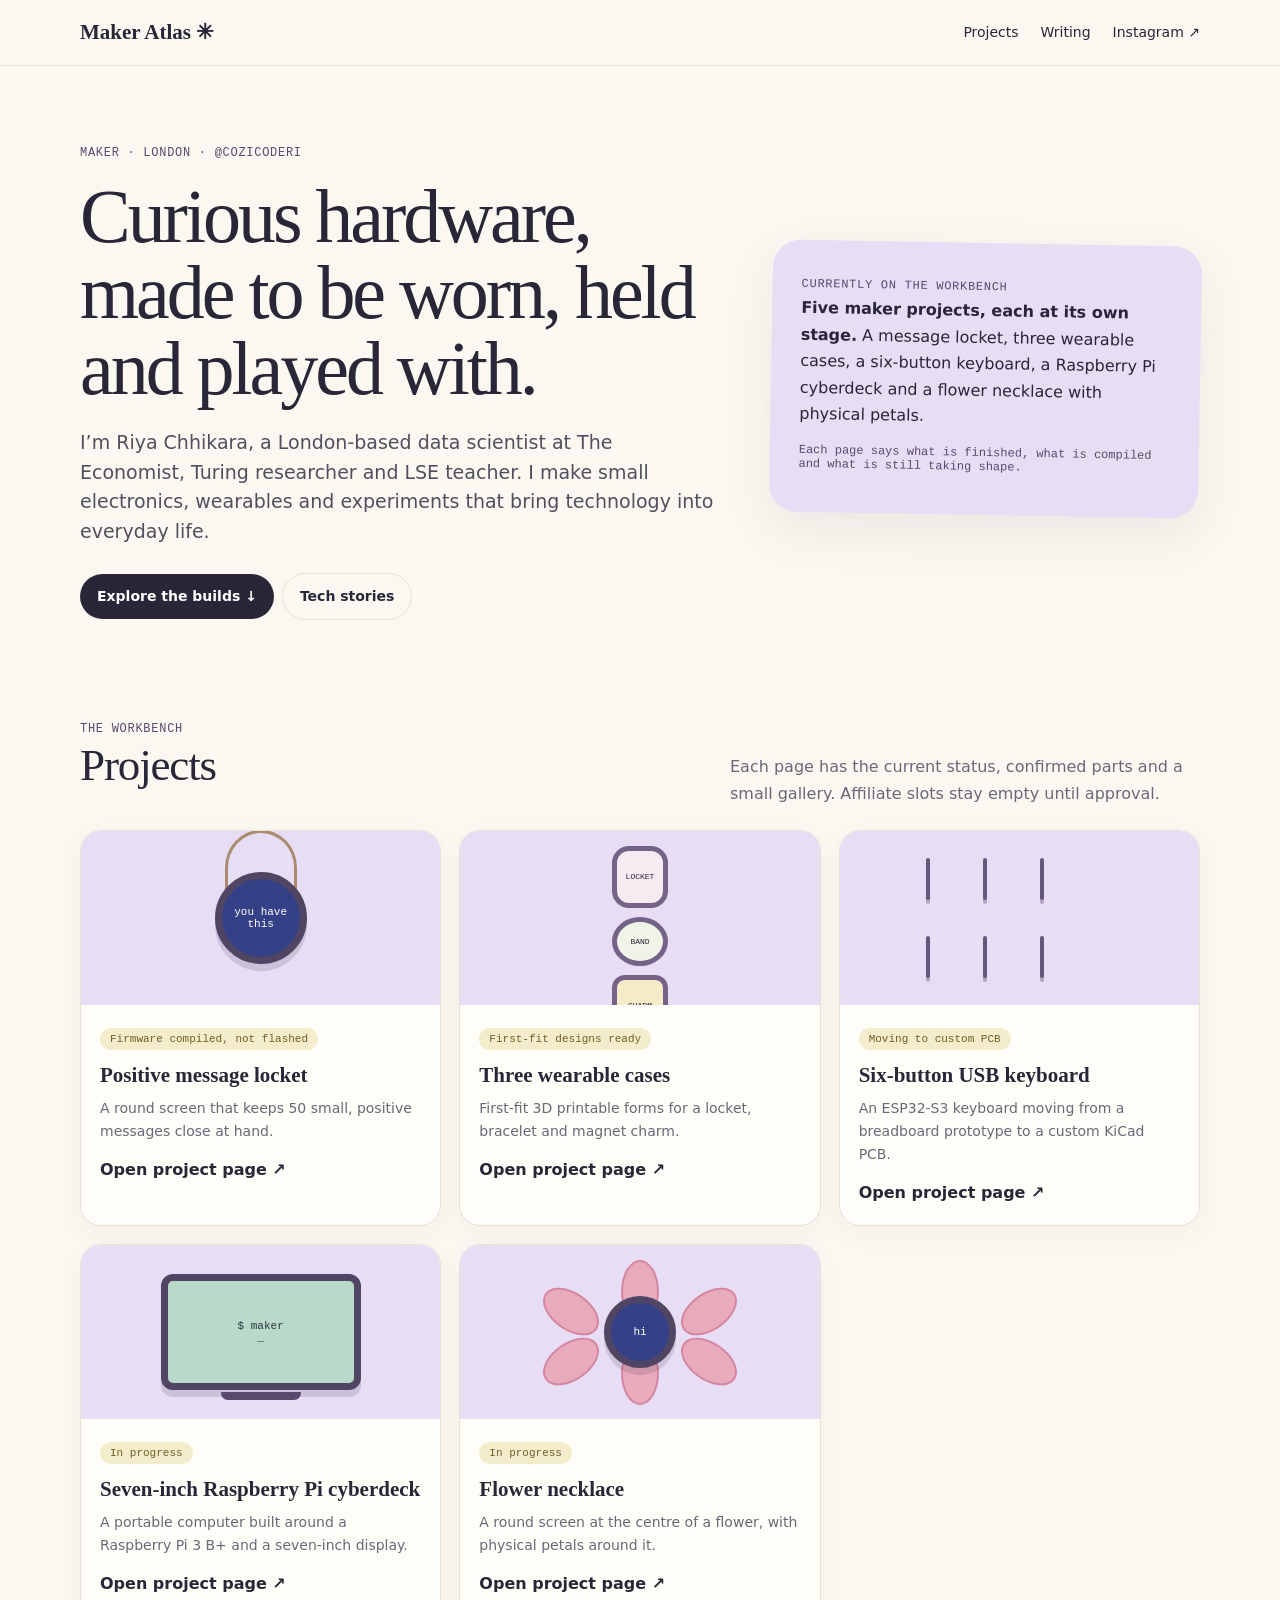
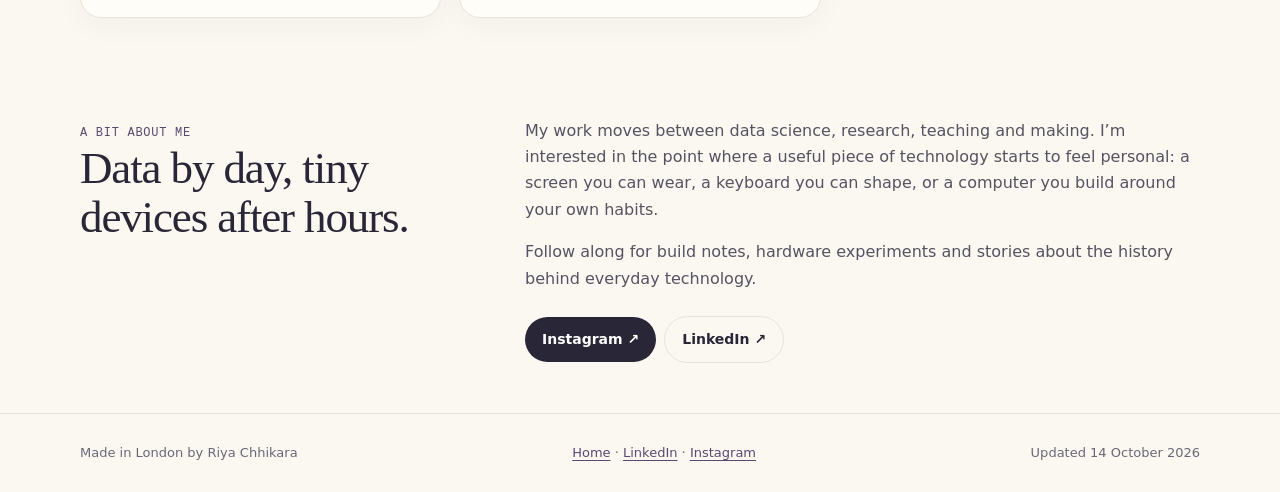
==== index.html @ ef72d130 "Create maker portfolio site" ====
<!doctype html><html lang="en-GB"><head><meta charset="utf-8"><meta name="viewport" content="width=device-width, initial-scale=1"><title>Riya Chhikara | Maker Atlas</title><meta name="description" content="Wearable electronics, small devices and curious interfaces by Riya Chhikara, a London-based maker and creator."><link rel="stylesheet" href="styles.css"><meta name="theme-color" content="#fbf8f1"></head><body><a class="skip" href="#main">Skip to content</a><header class="site-header"><div class="wrap nav"><a class="brand" href="index.html">Maker Atlas ✳</a><nav class="nav-links" aria-label="Main navigation"><a href="index.html#projects">Projects</a><a href="writing.html">Writing</a><a href="https://www.instagram.com/cozicoderi/" target="_blank" rel="noreferrer">Instagram ↗</a></nav></div></header><main id="main"><section class="hero"><div class="wrap hero-grid"><div><span class="eyebrow">Maker · London · @cozicoderi</span><h1>Curious hardware, made to be worn, held and played with.</h1><p class="lead">I’m Riya Chhikara, a London-based data scientist at The Economist, Turing researcher and LSE teacher. I make small electronics, wearables and experiments that bring technology into everyday life.</p><a class="button" href="#projects">Explore the builds ↓</a><a class="button secondary" href="writing.html">Tech stories</a></div><aside class="hero-card"><span class="eyebrow">Currently on the workbench</span><p><strong>Five maker projects, each at its own stage.</strong> A message locket, three wearable cases, a six-button keyboard, a Raspberry Pi cyberdeck and a flower necklace with physical petals.</p><p class="tiny">Each page says what is finished, what is compiled and what is still taking shape.</p></aside></div></section><section id="projects" class="section"><div class="wrap"><div class="section-head"><div><span class="eyebrow">The workbench</span><h2>Projects</h2></div><p>Each page has the current status, confirmed parts and a small gallery. Affiliate slots stay empty until approval.</p></div><div class="project-grid"><article class="project-card"><a href="projects/positive-message-locket.html"><div class="card-art"><div class="visual locket" role="img" aria-label="Round display locket concept"><div class="screen">you have<br>this</div></div></div><div class="card-copy"><span class="status">Firmware compiled, not flashed</span><h3>Positive message locket</h3><p>A round screen that keeps 50 small, positive messages close at hand.</p><strong>Open project page ↗</strong></div></a></article><article class="project-card"><a href="projects/wearable-cases.html"><div class="card-art"><div class="visual cases" role="img" aria-label="Three case directions: locket, bracelet and magnet charm"><div class="case">LOCKET</div><div class="case">BAND</div><div class="case">CHARM</div></div></div><div class="card-copy"><span class="status">First-fit designs ready</span><h3>Three wearable cases</h3><p>First-fit 3D printable forms for a locket, bracelet and magnet charm.</p><strong>Open project page ↗</strong></div></a></article><article class="project-card"><a href="projects/six-button-keyboard.html"><div class="card-art"><div class="visual keyboard" role="img" aria-label="Six-button keyboard layout concept"><div class="key"></div><div class="key"></div><div class="key"></div><div class="key"></div><div class="key"></div><div class="key"></div></div></div><div class="card-copy"><span class="status">Moving to custom PCB</span><h3>Six-button USB keyboard</h3><p>An ESP32-S3 keyboard moving from a breadboard prototype to a custom KiCad PCB.</p><strong>Open project page ↗</strong></div></a></article><article class="project-card"><a href="projects/raspberry-pi-cyberdeck.html"><div class="card-art"><div class="visual cyberdeck" role="img" aria-label="Cyberdeck concept illustration"><div class="screen">$ maker<br>_</div></div></div><div class="card-copy"><span class="status">In progress</span><h3>Seven-inch Raspberry Pi cyberdeck</h3><p>A portable computer built around a Raspberry Pi 3 B+ and a seven-inch display.</p><strong>Open project page ↗</strong></div></a></article><article class="project-card"><a href="projects/flower-necklace.html"><div class="card-art"><div class="visual flower" role="img" aria-label="Physical-petal flower necklace concept"><i class="petal p1"></i><i class="petal p2"></i><i class="petal p3"></i><i class="petal p4"></i><i class="petal p5"></i><i class="petal p6"></i><div class="screen">hi</div></div></div><div class="card-copy"><span class="status">In progress</span><h3>Flower necklace</h3><p>A round screen at the centre of a flower, with physical petals around it.</p><strong>Open project page ↗</strong></div></a></article></div></div></section><section class="section"><div class="wrap profile"><div><span class="eyebrow">A bit about me</span><h2>Data by day, tiny devices after hours.</h2></div><div><p>My work moves between data science, research, teaching and making. I’m interested in the point where a useful piece of technology starts to feel personal: a screen you can wear, a keyboard you can shape, or a computer you build around your own habits.</p><p>Follow along for build notes, hardware experiments and stories about the history behind everyday technology.</p><a class="button" href="https://www.instagram.com/cozicoderi/" target="_blank" rel="noreferrer">Instagram ↗</a><a class="button secondary" href="https://www.linkedin.com/in/riyachhikara/" target="_blank" rel="noreferrer">LinkedIn ↗</a></div></div></section></main><footer class="footer"><div class="wrap footer-inner"><span>Made in London by Riya Chhikara</span><span><a href="index.html">Home</a> · <a href="https://www.linkedin.com/in/riyachhikara/" target="_blank" rel="noreferrer">LinkedIn</a> · <a href="https://www.instagram.com/cozicoderi/" target="_blank" rel="noreferrer">Instagram</a></span><span>Updated 14 October 2026</span></div></footer></body></html>
---- styles.css ----
:root{--ink:#292637;--muted:#6a6878;--cream:#fbf8f1;--paper:#fffdf8;--line:#e9e2d8;--lilac:#e7ddf5;--pink:#f5dce4;--mint:#deeee4;--yellow:#f4e8bd;--plum:#59496f;--sans:system-ui,-apple-system,BlinkMacSystemFont,"Segoe UI",sans-serif;--serif:Georgia,"Times New Roman",serif;--mono:ui-monospace,SFMono-Regular,monospace}*{box-sizing:border-box}body{margin:0;background:var(--cream);color:var(--ink);font:16px/1.65 var(--sans)}a{color:var(--plum);text-underline-offset:3px}a:hover{color:#35233e}img{display:block;max-width:100%}iframe{display:block;width:100%;height:290px;border:0;background:#fffdf8}.wrap{width:min(1120px,calc(100% - 40px));margin:auto}.site-header{padding:20px 0;border-bottom:1px solid var(--line)}.nav{display:flex;justify-content:space-between;align-items:center;gap:24px}.brand{font:600 21px var(--serif);color:var(--ink);text-decoration:none}.nav-links{display:flex;gap:22px;font-size:14px}.nav-links a{color:var(--ink);text-decoration:none}.eyebrow,.tiny,.crumb{font:12px var(--mono);letter-spacing:.06em;color:var(--plum)}.eyebrow{text-transform:uppercase}.hero{padding:72px 0 44px}.hero-grid{display:grid;grid-template-columns:1.2fr .8fr;align-items:center;gap:48px}h1,h2,h3,p{margin-top:0}h1{font:500 clamp(42px,7vw,76px)/1 var(--serif);letter-spacing:-.04em;max-width:800px;margin:14px 0 22px}h2{font:500 clamp(30px,4vw,45px)/1.08 var(--serif);letter-spacing:-.025em;margin-bottom:18px}h3{font:600 21px/1.2 var(--serif);margin:12px 0 9px}.lead{font-size:19px;line-height:1.55;max-width:710px;color:#514f5e}.hero-card{background:var(--lilac);padding:29px;border-radius:28px;box-shadow:0 18px 50px #30274014;transform:rotate(1deg)}.hero-card .tiny{letter-spacing:0}.button{display:inline-block;background:var(--ink);color:white;padding:11px 17px;border-radius:99px;text-decoration:none;font-size:14px;font-weight:600;margin:8px 8px 0 0}.button.secondary{background:transparent;color:var(--ink);border:1px solid var(--line)}.section{padding:50px 0}.section-head{display:flex;justify-content:space-between;align-items:end;gap:24px;margin-bottom:23px}.section-head p{max-width:470px;color:var(--muted);margin:0}.project-grid{display:grid;grid-template-columns:repeat(3,1fr);gap:18px}.project-card{background:var(--paper);border:1px solid var(--line);border-radius:21px;overflow:hidden;box-shadow:0 8px 28px #3027400a;transition:transform .18s}.project-card:hover{transform:translateY(-3px)}.project-card>a{display:block;color:inherit;text-decoration:none;height:100%}.card-copy{padding:19px}.card-copy p{font-size:14px;color:var(--muted);margin-bottom:14px}.card-art,.reel-art{height:174px;display:grid;place-items:center;overflow:hidden;background:var(--lilac)}.reel-art img{width:100%;height:100%;object-fit:cover}.status{display:inline-block;padding:5px 10px;border-radius:99px;background:#f4edcc;color:#705d26;font:11px var(--mono)}.profile{display:grid;grid-template-columns:.75fr 1.25fr;gap:40px}.profile-note{background:var(--mint);padding:24px;border-radius:21px;font:17px/1.55 var(--serif)}.profile p{color:#555361}.footer{padding:28px 0;border-top:1px solid var(--line);font-size:13px;color:var(--muted)}.footer-inner{display:flex;justify-content:space-between;gap:18px;flex-wrap:wrap}.page-top{padding:45px 0 20px}.page-top h1{font-size:clamp(39px,6vw,62px)}.crumb{margin-bottom:18px;text-transform:none;letter-spacing:0}.detail-grid{display:grid;grid-template-columns:1.3fr .7fr;gap:24px;align-items:start}.stack{display:grid;gap:15px}.panel{padding:25px;background:var(--paper);border:1px solid var(--line);border-radius:21px}.panel h2{font-size:29px}.panel p:last-child{margin-bottom:0}.status-panel{background:var(--yellow);border:0}.parts{list-style:none;margin:0;padding:0}.parts li{border-top:1px solid var(--line);padding:13px 0}.parts li:first-child{border:0;padding-top:0}.parts strong{display:block;font-size:14px}.parts small{display:block;color:var(--muted);margin-top:4px}.affiliate{display:inline-block;border:1px dashed #b9a9c9;border-radius:7px;padding:4px 7px;margin-top:7px;background:#f8f3fb;color:#66567a;font:10px var(--mono)}.note{font-size:12px;color:var(--muted)}.gallery{display:grid;grid-template-columns:1.2fr .8fr;gap:15px}.gallery figure{margin:0;background:var(--paper);border:1px solid var(--line);border-radius:18px;overflow:hidden}.gallery img{height:290px;width:100%;object-fit:cover;background:#2d3585}.gallery figcaption{padding:11px 14px;color:var(--muted);font-size:13px}.placeholder{height:290px;display:grid;place-items:center;text-align:center;padding:22px;background:linear-gradient(140deg,#eee7f5,#f7e4e9 60%,#f4edcd)}.placeholder p{max-width:220px;margin:10px auto;color:#5c5369}.visual{position:relative;width:230px;height:145px;display:grid;place-items:center}.screen{display:grid;place-items:center;text-align:center;color:white;background:#354187;border:7px solid #504562;box-shadow:0 7px 0 #29263726;font:11px var(--mono)}.locket .screen,.flower .screen{width:92px;height:92px;border-radius:50%;z-index:1}.locket:before{content:"";position:absolute;top:-16px;width:66px;height:72px;border:3px solid #aa8b6e;border-bottom:0;border-radius:50% 50% 0 0}.cases{gap:9px}.case{width:56px;height:62px;background:#f7eaf0;border:5px solid #756388;border-radius:17px;display:grid;place-items:center;font:8px var(--mono)}.case:nth-child(2){height:49px;border-radius:50%;background:#eff3e8}.case:nth-child(3){background:#f6ebc9;border-radius:13px}.keyboard{grid-template-columns:repeat(3,47px);gap:10px}.key{height:42px;border:2px solid #655779;border-radius:10px;background:#fffdf8;box-shadow:0 4px #b6a7c6}.cyberdeck .screen{width:200px;height:116px;border-radius:12px;background:#b9d9ca;color:#283943;position:relative}.cyberdeck .screen:after{content:"";position:absolute;bottom:-17px;width:80px;height:8px;background:#59496f;border-radius:0 0 7px 7px}.flower .petal{position:absolute;width:38px;height:63px;border-radius:50%;background:#e9aabc;border:2px solid #d486a1}.flower .p1{top:0}.flower .p2{right:27px;top:20px;transform:rotate(55deg)}.flower .p3{right:27px;bottom:12px;transform:rotate(125deg)}.flower .p4{bottom:0}.flower .p5{left:27px;bottom:12px;transform:rotate(-125deg)}.flower .p6{left:27px;top:20px;transform:rotate(-55deg)}.flower .screen{width:72px;height:72px}.writing-grid{display:grid;grid-template-columns:repeat(2,1fr);gap:17px}.writing-card{padding:23px;border:1px solid var(--line);border-radius:20px;background:var(--paper)}.writing-card p{color:var(--muted)}.skip{position:absolute;left:-999px}.skip:focus{left:12px;top:12px;background:white;padding:10px;z-index:3}@media(max-width:850px){.hero-grid,.profile,.detail-grid{grid-template-columns:1fr}.project-grid{grid-template-columns:repeat(2,1fr)}}@media(max-width:560px){.wrap{width:calc(100% - 28px)}.nav{align-items:flex-start;flex-direction:column;gap:10px}.nav-links{gap:17px;flex-wrap:wrap}.hero{padding:48px 0 25px}.section{padding:36px 0}.section-head{display:block}.section-head p{margin-top:10px}.project-grid,.writing-grid,.gallery{grid-template-columns:1fr}.gallery img,.placeholder{height:245px}.panel{padding:20px}.footer-inner{display:block}}
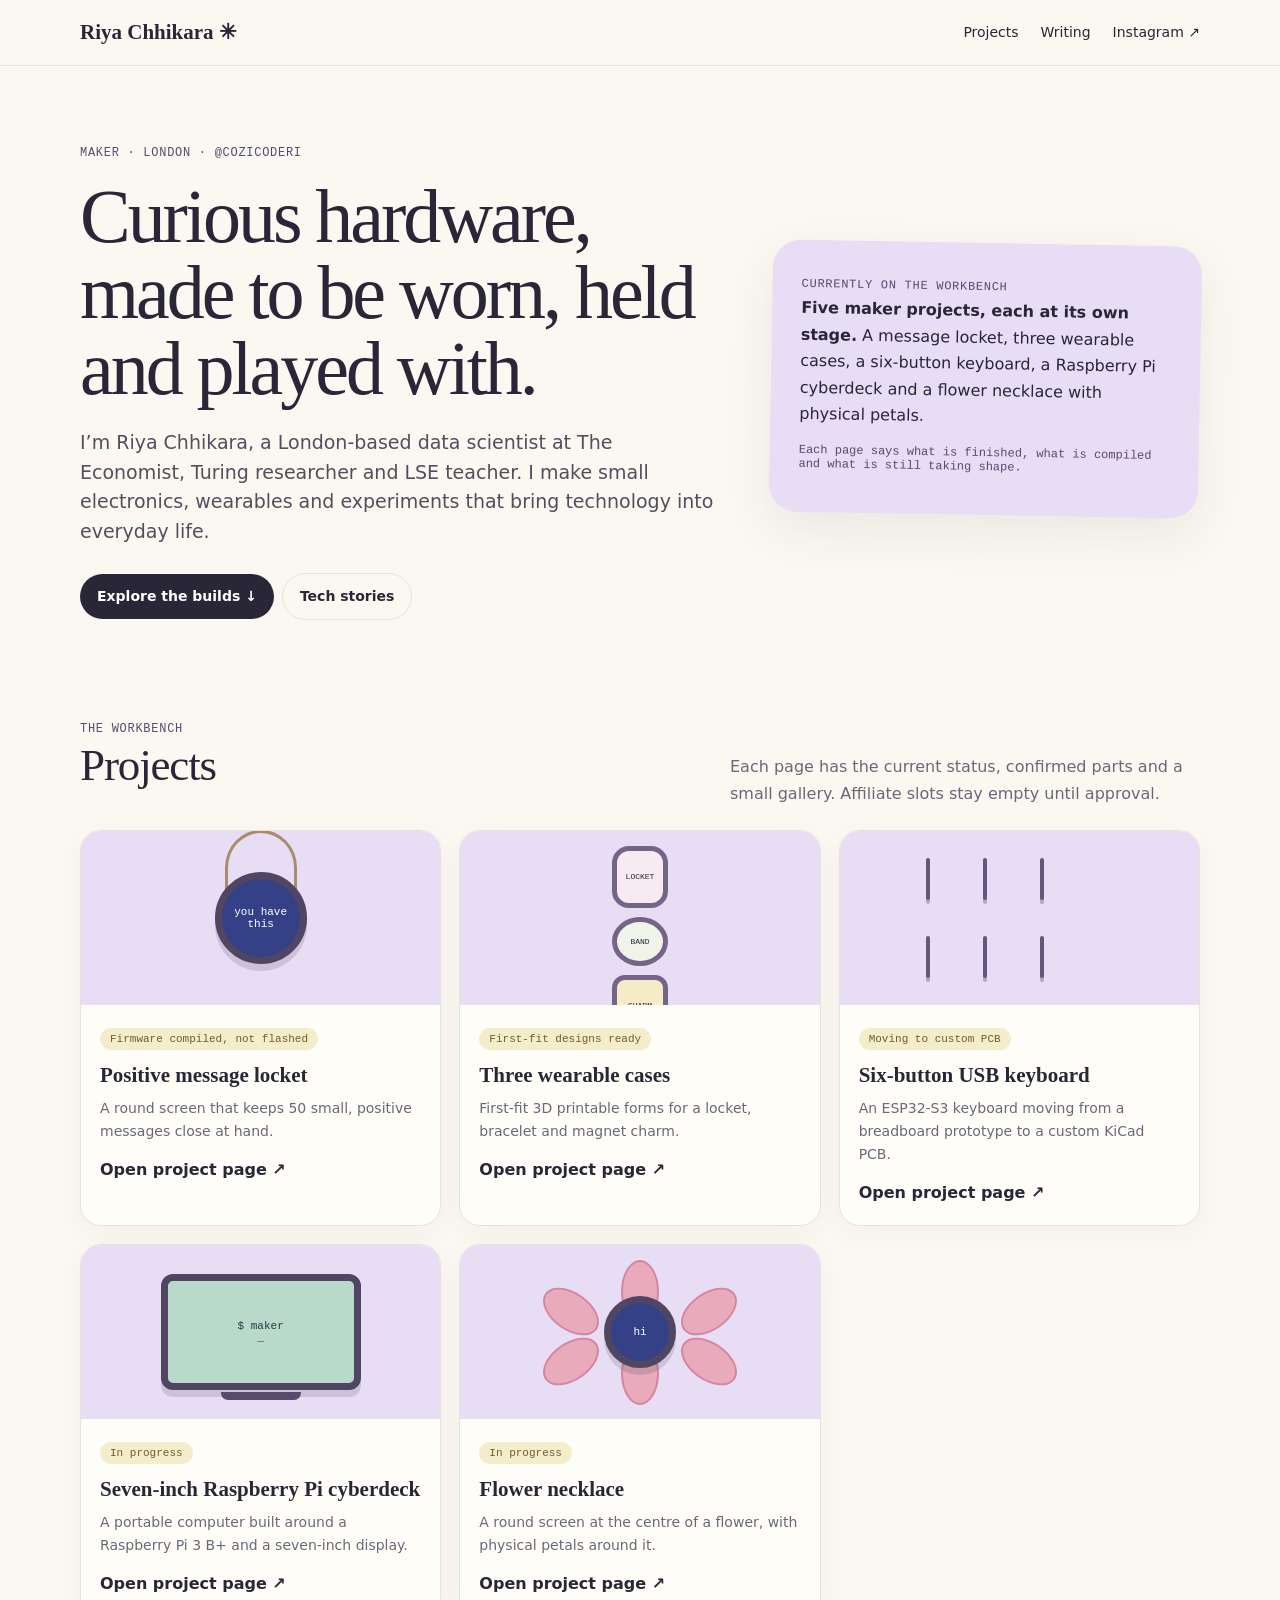
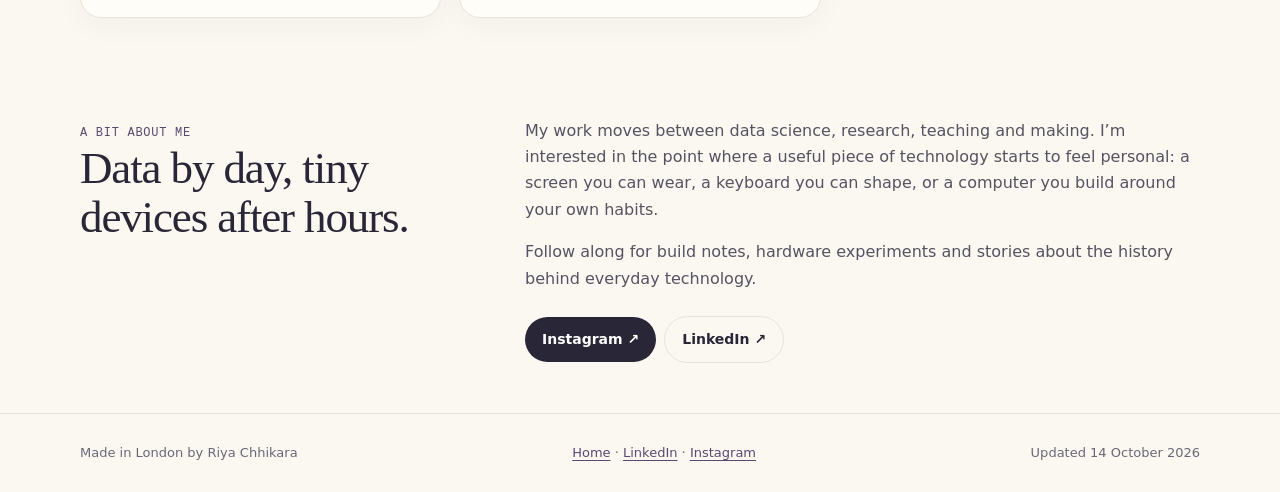
==== commit 34e87b01: "Use Riya branding in site header" ====
--- a/index.html
+++ b/index.html
@@ -1 +1 @@
-<!doctype html><html lang="en-GB"><head><meta charset="utf-8"><meta name="viewport" content="width=device-width, initial-scale=1"><title>Riya Chhikara | Maker Atlas</title><meta name="description" content="Wearable electronics, small devices and curious interfaces by Riya Chhikara, a London-based maker and creator."><link rel="stylesheet" href="styles.css"><meta name="theme-color" content="#fbf8f1"></head><body><a class="skip" href="#main">Skip to content</a><header class="site-header"><div class="wrap nav"><a class="brand" href="index.html">Maker Atlas ✳</a><nav class="nav-links" aria-label="Main navigation"><a href="index.html#projects">Projects</a><a href="writing.html">Writing</a><a href="https://www.instagram.com/cozicoderi/" target="_blank" rel="noreferrer">Instagram ↗</a></nav></div></header><main id="main"><section class="hero"><div class="wrap hero-grid"><div><span class="eyebrow">Maker · London · @cozicoderi</span><h1>Curious hardware, made to be worn, held and played with.</h1><p class="lead">I’m Riya Chhikara, a London-based data scientist at The Economist, Turing researcher and LSE teacher. I make small electronics, wearables and experiments that bring technology into everyday life.</p><a class="button" href="#projects">Explore the builds ↓</a><a class="button secondary" href="writing.html">Tech stories</a></div><aside class="hero-card"><span class="eyebrow">Currently on the workbench</span><p><strong>Five maker projects, each at its own stage.</strong> A message locket, three wearable cases, a six-button keyboard, a Raspberry Pi cyberdeck and a flower necklace with physical petals.</p><p class="tiny">Each page says what is finished, what is compiled and what is still taking shape.</p></aside></div></section><section id="projects" class="section"><div class="wrap"><div class="section-head"><div><span class="eyebrow">The workbench</span><h2>Projects</h2></div><p>Each page has the current status, confirmed parts and a small gallery. Affiliate slots stay empty until approval.</p></div><div class="project-grid"><article class="project-card"><a href="projects/positive-message-locket.html"><div class="card-art"><div class="visual locket" role="img" aria-label="Round display locket concept"><div class="screen">you have<br>this</div></div></div><div class="card-copy"><span class="status">Firmware compiled, not flashed</span><h3>Positive message locket</h3><p>A round screen that keeps 50 small, positive messages close at hand.</p><strong>Open project page ↗</strong></div></a></article><article class="project-card"><a href="projects/wearable-cases.html"><div class="card-art"><div class="visual cases" role="img" aria-label="Three case directions: locket, bracelet and magnet charm"><div class="case">LOCKET</div><div class="case">BAND</div><div class="case">CHARM</div></div></div><div class="card-copy"><span class="status">First-fit designs ready</span><h3>Three wearable cases</h3><p>First-fit 3D printable forms for a locket, bracelet and magnet charm.</p><strong>Open project page ↗</strong></div></a></article><article class="project-card"><a href="projects/six-button-keyboard.html"><div class="card-art"><div class="visual keyboard" role="img" aria-label="Six-button keyboard layout concept"><div class="key"></div><div class="key"></div><div class="key"></div><div class="key"></div><div class="key"></div><div class="key"></div></div></div><div class="card-copy"><span class="status">Moving to custom PCB</span><h3>Six-button USB keyboard</h3><p>An ESP32-S3 keyboard moving from a breadboard prototype to a custom KiCad PCB.</p><strong>Open project page ↗</strong></div></a></article><article class="project-card"><a href="projects/raspberry-pi-cyberdeck.html"><div class="card-art"><div class="visual cyberdeck" role="img" aria-label="Cyberdeck concept illustration"><div class="screen">$ maker<br>_</div></div></div><div class="card-copy"><span class="status">In progress</span><h3>Seven-inch Raspberry Pi cyberdeck</h3><p>A portable computer built around a Raspberry Pi 3 B+ and a seven-inch display.</p><strong>Open project page ↗</strong></div></a></article><article class="project-card"><a href="projects/flower-necklace.html"><div class="card-art"><div class="visual flower" role="img" aria-label="Physical-petal flower necklace concept"><i class="petal p1"></i><i class="petal p2"></i><i class="petal p3"></i><i class="petal p4"></i><i class="petal p5"></i><i class="petal p6"></i><div class="screen">hi</div></div></div><div class="card-copy"><span class="status">In progress</span><h3>Flower necklace</h3><p>A round screen at the centre of a flower, with physical petals around it.</p><strong>Open project page ↗</strong></div></a></article></div></div></section><section class="section"><div class="wrap profile"><div><span class="eyebrow">A bit about me</span><h2>Data by day, tiny devices after hours.</h2></div><div><p>My work moves between data science, research, teaching and making. I’m interested in the point where a useful piece of technology starts to feel personal: a screen you can wear, a keyboard you can shape, or a computer you build around your own habits.</p><p>Follow along for build notes, hardware experiments and stories about the history behind everyday technology.</p><a class="button" href="https://www.instagram.com/cozicoderi/" target="_blank" rel="noreferrer">Instagram ↗</a><a class="button secondary" href="https://www.linkedin.com/in/riyachhikara/" target="_blank" rel="noreferrer">LinkedIn ↗</a></div></div></section></main><footer class="footer"><div class="wrap footer-inner"><span>Made in London by Riya Chhikara</span><span><a href="index.html">Home</a> · <a href="https://www.linkedin.com/in/riyachhikara/" target="_blank" rel="noreferrer">LinkedIn</a> · <a href="https://www.instagram.com/cozicoderi/" target="_blank" rel="noreferrer">Instagram</a></span><span>Updated 14 October 2026</span></div></footer></body></html>+<!doctype html><html lang="en-GB"><head><meta charset="utf-8"><meta name="viewport" content="width=device-width, initial-scale=1"><title>Riya Chhikara | Maker portfolio</title><meta name="description" content="Wearable electronics, small devices and curious interfaces by Riya Chhikara, a London-based maker and creator."><link rel="stylesheet" href="styles.css"><meta name="theme-color" content="#fbf8f1"></head><body><a class="skip" href="#main">Skip to content</a><header class="site-header"><div class="wrap nav"><a class="brand" href="index.html">Riya Chhikara ✳</a><nav class="nav-links" aria-label="Main navigation"><a href="index.html#projects">Projects</a><a href="writing.html">Writing</a><a href="https://www.instagram.com/cozicoderi/" target="_blank" rel="noreferrer">Instagram ↗</a></nav></div></header><main id="main"><section class="hero"><div class="wrap hero-grid"><div><span class="eyebrow">Maker · London · @cozicoderi</span><h1>Curious hardware, made to be worn, held and played with.</h1><p class="lead">I’m Riya Chhikara, a London-based data scientist at The Economist, Turing researcher and LSE teacher. I make small electronics, wearables and experiments that bring technology into everyday life.</p><a class="button" href="#projects">Explore the builds ↓</a><a class="button secondary" href="writing.html">Tech stories</a></div><aside class="hero-card"><span class="eyebrow">Currently on the workbench</span><p><strong>Five maker projects, each at its own stage.</strong> A message locket, three wearable cases, a six-button keyboard, a Raspberry Pi cyberdeck and a flower necklace with physical petals.</p><p class="tiny">Each page says what is finished, what is compiled and what is still taking shape.</p></aside></div></section><section id="projects" class="section"><div class="wrap"><div class="section-head"><div><span class="eyebrow">The workbench</span><h2>Projects</h2></div><p>Each page has the current status, confirmed parts and a small gallery. Affiliate slots stay empty until approval.</p></div><div class="project-grid"><article class="project-card"><a href="projects/positive-message-locket.html"><div class="card-art"><div class="visual locket" role="img" aria-label="Round display locket concept"><div class="screen">you have<br>this</div></div></div><div class="card-copy"><span class="status">Firmware compiled, not flashed</span><h3>Positive message locket</h3><p>A round screen that keeps 50 small, positive messages close at hand.</p><strong>Open project page ↗</strong></div></a></article><article class="project-card"><a href="projects/wearable-cases.html"><div class="card-art"><div class="visual cases" role="img" aria-label="Three case directions: locket, bracelet and magnet charm"><div class="case">LOCKET</div><div class="case">BAND</div><div class="case">CHARM</div></div></div><div class="card-copy"><span class="status">First-fit designs ready</span><h3>Three wearable cases</h3><p>First-fit 3D printable forms for a locket, bracelet and magnet charm.</p><strong>Open project page ↗</strong></div></a></article><article class="project-card"><a href="projects/six-button-keyboard.html"><div class="card-art"><div class="visual keyboard" role="img" aria-label="Six-button keyboard layout concept"><div class="key"></div><div class="key"></div><div class="key"></div><div class="key"></div><div class="key"></div><div class="key"></div></div></div><div class="card-copy"><span class="status">Moving to custom PCB</span><h3>Six-button USB keyboard</h3><p>An ESP32-S3 keyboard moving from a breadboard prototype to a custom KiCad PCB.</p><strong>Open project page ↗</strong></div></a></article><article class="project-card"><a href="projects/raspberry-pi-cyberdeck.html"><div class="card-art"><div class="visual cyberdeck" role="img" aria-label="Cyberdeck concept illustration"><div class="screen">$ maker<br>_</div></div></div><div class="card-copy"><span class="status">In progress</span><h3>Seven-inch Raspberry Pi cyberdeck</h3><p>A portable computer built around a Raspberry Pi 3 B+ and a seven-inch display.</p><strong>Open project page ↗</strong></div></a></article><article class="project-card"><a href="projects/flower-necklace.html"><div class="card-art"><div class="visual flower" role="img" aria-label="Physical-petal flower necklace concept"><i class="petal p1"></i><i class="petal p2"></i><i class="petal p3"></i><i class="petal p4"></i><i class="petal p5"></i><i class="petal p6"></i><div class="screen">hi</div></div></div><div class="card-copy"><span class="status">In progress</span><h3>Flower necklace</h3><p>A round screen at the centre of a flower, with physical petals around it.</p><strong>Open project page ↗</strong></div></a></article></div></div></section><section class="section"><div class="wrap profile"><div><span class="eyebrow">A bit about me</span><h2>Data by day, tiny devices after hours.</h2></div><div><p>My work moves between data science, research, teaching and making. I’m interested in the point where a useful piece of technology starts to feel personal: a screen you can wear, a keyboard you can shape, or a computer you build around your own habits.</p><p>Follow along for build notes, hardware experiments and stories about the history behind everyday technology.</p><a class="button" href="https://www.instagram.com/cozicoderi/" target="_blank" rel="noreferrer">Instagram ↗</a><a class="button secondary" href="https://www.linkedin.com/in/riyachhikara/" target="_blank" rel="noreferrer">LinkedIn ↗</a></div></div></section></main><footer class="footer"><div class="wrap footer-inner"><span>Made in London by Riya Chhikara</span><span><a href="index.html">Home</a> · <a href="https://www.linkedin.com/in/riyachhikara/" target="_blank" rel="noreferrer">LinkedIn</a> · <a href="https://www.instagram.com/cozicoderi/" target="_blank" rel="noreferrer">Instagram</a></span><span>Updated 14 October 2026</span></div></footer></body></html>
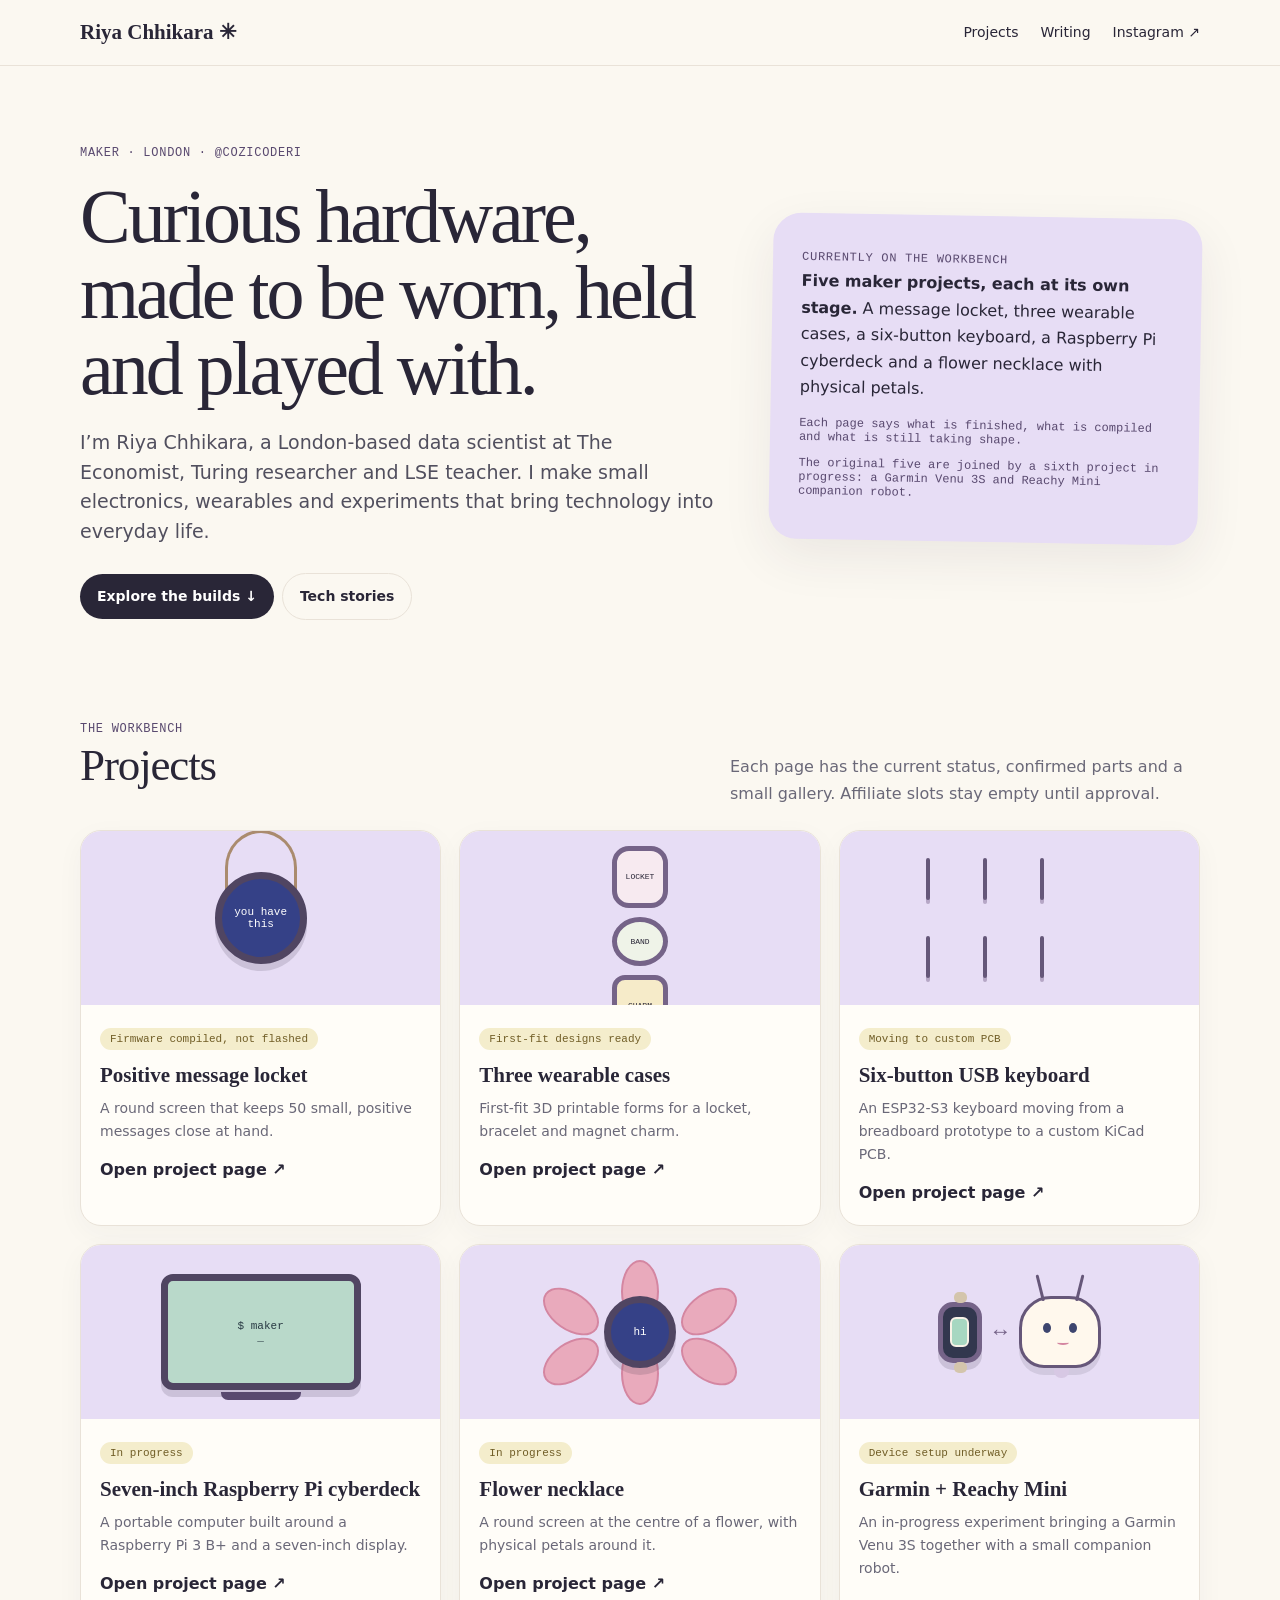
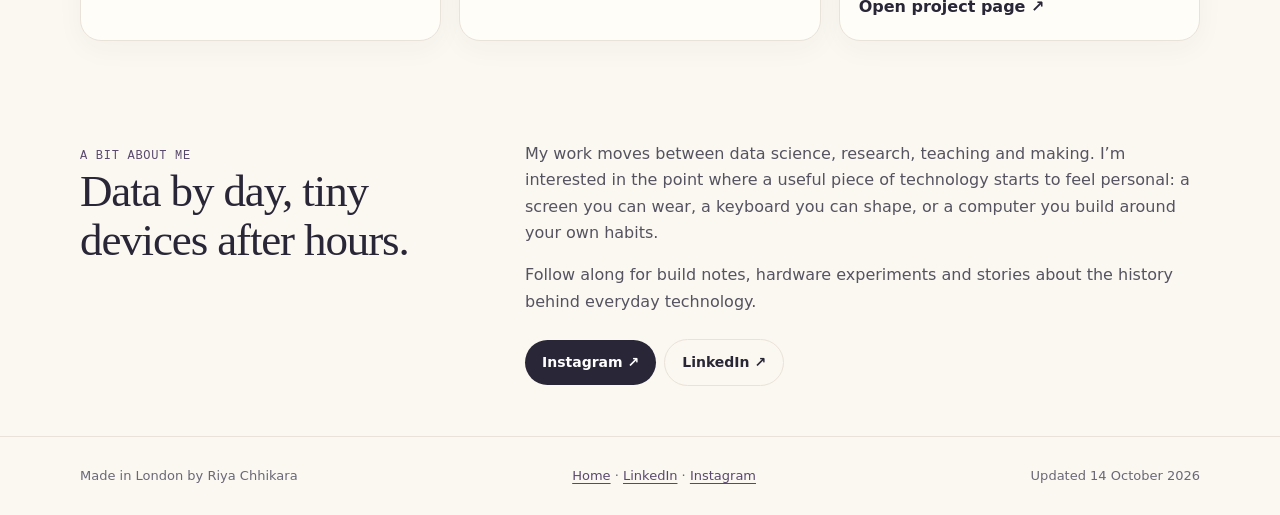
==== commit 17b37e10: "Add Garmin and Reachy Mini project" ====
--- a/index.html
+++ b/index.html
@@ -1 +1 @@
-<!doctype html><html lang="en-GB"><head><meta charset="utf-8"><meta name="viewport" content="width=device-width, initial-scale=1"><title>Riya Chhikara | Maker portfolio</title><meta name="description" content="Wearable electronics, small devices and curious interfaces by Riya Chhikara, a London-based maker and creator."><link rel="stylesheet" href="styles.css"><meta name="theme-color" content="#fbf8f1"></head><body><a class="skip" href="#main">Skip to content</a><header class="site-header"><div class="wrap nav"><a class="brand" href="index.html">Riya Chhikara ✳</a><nav class="nav-links" aria-label="Main navigation"><a href="index.html#projects">Projects</a><a href="writing.html">Writing</a><a href="https://www.instagram.com/cozicoderi/" target="_blank" rel="noreferrer">Instagram ↗</a></nav></div></header><main id="main"><section class="hero"><div class="wrap hero-grid"><div><span class="eyebrow">Maker · London · @cozicoderi</span><h1>Curious hardware, made to be worn, held and played with.</h1><p class="lead">I’m Riya Chhikara, a London-based data scientist at The Economist, Turing researcher and LSE teacher. I make small electronics, wearables and experiments that bring technology into everyday life.</p><a class="button" href="#projects">Explore the builds ↓</a><a class="button secondary" href="writing.html">Tech stories</a></div><aside class="hero-card"><span class="eyebrow">Currently on the workbench</span><p><strong>Five maker projects, each at its own stage.</strong> A message locket, three wearable cases, a six-button keyboard, a Raspberry Pi cyberdeck and a flower necklace with physical petals.</p><p class="tiny">Each page says what is finished, what is compiled and what is still taking shape.</p></aside></div></section><section id="projects" class="section"><div class="wrap"><div class="section-head"><div><span class="eyebrow">The workbench</span><h2>Projects</h2></div><p>Each page has the current status, confirmed parts and a small gallery. Affiliate slots stay empty until approval.</p></div><div class="project-grid"><article class="project-card"><a href="projects/positive-message-locket.html"><div class="card-art"><div class="visual locket" role="img" aria-label="Round display locket concept"><div class="screen">you have<br>this</div></div></div><div class="card-copy"><span class="status">Firmware compiled, not flashed</span><h3>Positive message locket</h3><p>A round screen that keeps 50 small, positive messages close at hand.</p><strong>Open project page ↗</strong></div></a></article><article class="project-card"><a href="projects/wearable-cases.html"><div class="card-art"><div class="visual cases" role="img" aria-label="Three case directions: locket, bracelet and magnet charm"><div class="case">LOCKET</div><div class="case">BAND</div><div class="case">CHARM</div></div></div><div class="card-copy"><span class="status">First-fit designs ready</span><h3>Three wearable cases</h3><p>First-fit 3D printable forms for a locket, bracelet and magnet charm.</p><strong>Open project page ↗</strong></div></a></article><article class="project-card"><a href="projects/six-button-keyboard.html"><div class="card-art"><div class="visual keyboard" role="img" aria-label="Six-button keyboard layout concept"><div class="key"></div><div class="key"></div><div class="key"></div><div class="key"></div><div class="key"></div><div class="key"></div></div></div><div class="card-copy"><span class="status">Moving to custom PCB</span><h3>Six-button USB keyboard</h3><p>An ESP32-S3 keyboard moving from a breadboard prototype to a custom KiCad PCB.</p><strong>Open project page ↗</strong></div></a></article><article class="project-card"><a href="projects/raspberry-pi-cyberdeck.html"><div class="card-art"><div class="visual cyberdeck" role="img" aria-label="Cyberdeck concept illustration"><div class="screen">$ maker<br>_</div></div></div><div class="card-copy"><span class="status">In progress</span><h3>Seven-inch Raspberry Pi cyberdeck</h3><p>A portable computer built around a Raspberry Pi 3 B+ and a seven-inch display.</p><strong>Open project page ↗</strong></div></a></article><article class="project-card"><a href="projects/flower-necklace.html"><div class="card-art"><div class="visual flower" role="img" aria-label="Physical-petal flower necklace concept"><i class="petal p1"></i><i class="petal p2"></i><i class="petal p3"></i><i class="petal p4"></i><i class="petal p5"></i><i class="petal p6"></i><div class="screen">hi</div></div></div><div class="card-copy"><span class="status">In progress</span><h3>Flower necklace</h3><p>A round screen at the centre of a flower, with physical petals around it.</p><strong>Open project page ↗</strong></div></a></article></div></div></section><section class="section"><div class="wrap profile"><div><span class="eyebrow">A bit about me</span><h2>Data by day, tiny devices after hours.</h2></div><div><p>My work moves between data science, research, teaching and making. I’m interested in the point where a useful piece of technology starts to feel personal: a screen you can wear, a keyboard you can shape, or a computer you build around your own habits.</p><p>Follow along for build notes, hardware experiments and stories about the history behind everyday technology.</p><a class="button" href="https://www.instagram.com/cozicoderi/" target="_blank" rel="noreferrer">Instagram ↗</a><a class="button secondary" href="https://www.linkedin.com/in/riyachhikara/" target="_blank" rel="noreferrer">LinkedIn ↗</a></div></div></section></main><footer class="footer"><div class="wrap footer-inner"><span>Made in London by Riya Chhikara</span><span><a href="index.html">Home</a> · <a href="https://www.linkedin.com/in/riyachhikara/" target="_blank" rel="noreferrer">LinkedIn</a> · <a href="https://www.instagram.com/cozicoderi/" target="_blank" rel="noreferrer">Instagram</a></span><span>Updated 14 October 2026</span></div></footer></body></html>+<!doctype html><html lang="en-GB"><head><meta charset="utf-8"><meta name="viewport" content="width=device-width, initial-scale=1"><title>Riya Chhikara | Maker portfolio</title><meta name="description" content="Wearable electronics, small devices and curious interfaces by Riya Chhikara, a London-based maker and creator."><link rel="stylesheet" href="styles.css"><meta name="theme-color" content="#fbf8f1"></head><body><a class="skip" href="#main">Skip to content</a><header class="site-header"><div class="wrap nav"><a class="brand" href="index.html">Riya Chhikara ✳</a><nav class="nav-links" aria-label="Main navigation"><a href="index.html#projects">Projects</a><a href="writing.html">Writing</a><a href="https://www.instagram.com/cozicoderi/" target="_blank" rel="noreferrer">Instagram ↗</a></nav></div></header><main id="main"><section class="hero"><div class="wrap hero-grid"><div><span class="eyebrow">Maker · London · @cozicoderi</span><h1>Curious hardware, made to be worn, held and played with.</h1><p class="lead">I’m Riya Chhikara, a London-based data scientist at The Economist, Turing researcher and LSE teacher. I make small electronics, wearables and experiments that bring technology into everyday life.</p><a class="button" href="#projects">Explore the builds ↓</a><a class="button secondary" href="writing.html">Tech stories</a></div><aside class="hero-card"><span class="eyebrow">Currently on the workbench</span><p><strong>Five maker projects, each at its own stage.</strong> A message locket, three wearable cases, a six-button keyboard, a Raspberry Pi cyberdeck and a flower necklace with physical petals.</p><p class="tiny">Each page says what is finished, what is compiled and what is still taking shape.</p><p class="tiny">The original five are joined by a sixth project in progress: a Garmin Venu 3S and Reachy Mini companion robot.</p></aside></div></section><section id="projects" class="section"><div class="wrap"><div class="section-head"><div><span class="eyebrow">The workbench</span><h2>Projects</h2></div><p>Each page has the current status, confirmed parts and a small gallery. Affiliate slots stay empty until approval.</p></div><div class="project-grid"><article class="project-card"><a href="projects/positive-message-locket.html"><div class="card-art"><div class="visual locket" role="img" aria-label="Round display locket concept"><div class="screen">you have<br>this</div></div></div><div class="card-copy"><span class="status">Firmware compiled, not flashed</span><h3>Positive message locket</h3><p>A round screen that keeps 50 small, positive messages close at hand.</p><strong>Open project page ↗</strong></div></a></article><article class="project-card"><a href="projects/wearable-cases.html"><div class="card-art"><div class="visual cases" role="img" aria-label="Three case directions: locket, bracelet and magnet charm"><div class="case">LOCKET</div><div class="case">BAND</div><div class="case">CHARM</div></div></div><div class="card-copy"><span class="status">First-fit designs ready</span><h3>Three wearable cases</h3><p>First-fit 3D printable forms for a locket, bracelet and magnet charm.</p><strong>Open project page ↗</strong></div></a></article><article class="project-card"><a href="projects/six-button-keyboard.html"><div class="card-art"><div class="visual keyboard" role="img" aria-label="Six-button keyboard layout concept"><div class="key"></div><div class="key"></div><div class="key"></div><div class="key"></div><div class="key"></div><div class="key"></div></div></div><div class="card-copy"><span class="status">Moving to custom PCB</span><h3>Six-button USB keyboard</h3><p>An ESP32-S3 keyboard moving from a breadboard prototype to a custom KiCad PCB.</p><strong>Open project page ↗</strong></div></a></article><article class="project-card"><a href="projects/raspberry-pi-cyberdeck.html"><div class="card-art"><div class="visual cyberdeck" role="img" aria-label="Cyberdeck concept illustration"><div class="screen">$ maker<br>_</div></div></div><div class="card-copy"><span class="status">In progress</span><h3>Seven-inch Raspberry Pi cyberdeck</h3><p>A portable computer built around a Raspberry Pi 3 B+ and a seven-inch display.</p><strong>Open project page ↗</strong></div></a></article><article class="project-card"><a href="projects/flower-necklace.html"><div class="card-art"><div class="visual flower" role="img" aria-label="Physical-petal flower necklace concept"><i class="petal p1"></i><i class="petal p2"></i><i class="petal p3"></i><i class="petal p4"></i><i class="petal p5"></i><i class="petal p6"></i><div class="screen">hi</div></div></div><div class="card-copy"><span class="status">In progress</span><h3>Flower necklace</h3><p>A round screen at the centre of a flower, with physical petals around it.</p><strong>Open project page ↗</strong></div></a></article><article class="project-card"><a href="projects/reachy-mini-garmin.html"><div class="card-art"><div class="visual robot-scene" role="img" aria-label="Concept illustration of a smartwatch and companion robot"><div class="watch-face"><span></span></div><span class="connection" aria-hidden="true">↔</span><div class="robot-head"><i></i><i></i><b></b><span></span></div></div></div><div class="card-copy"><span class="status">Device setup underway</span><h3>Garmin + Reachy Mini</h3><p>An in-progress experiment bringing a Garmin Venu 3S together with a small companion robot.</p><strong>Open project page ↗</strong></div></a></article></div></div></section><section class="section"><div class="wrap profile"><div><span class="eyebrow">A bit about me</span><h2>Data by day, tiny devices after hours.</h2></div><div><p>My work moves between data science, research, teaching and making. I’m interested in the point where a useful piece of technology starts to feel personal: a screen you can wear, a keyboard you can shape, or a computer you build around your own habits.</p><p>Follow along for build notes, hardware experiments and stories about the history behind everyday technology.</p><a class="button" href="https://www.instagram.com/cozicoderi/" target="_blank" rel="noreferrer">Instagram ↗</a><a class="button secondary" href="https://www.linkedin.com/in/riyachhikara/" target="_blank" rel="noreferrer">LinkedIn ↗</a></div></div></section></main><footer class="footer"><div class="wrap footer-inner"><span>Made in London by Riya Chhikara</span><span><a href="index.html">Home</a> · <a href="https://www.linkedin.com/in/riyachhikara/" target="_blank" rel="noreferrer">LinkedIn</a> · <a href="https://www.instagram.com/cozicoderi/" target="_blank" rel="noreferrer">Instagram</a></span><span>Updated 14 October 2026</span></div></footer></body></html>
--- a/styles.css
+++ b/styles.css
@@ -1 +1,3 @@
 :root{--ink:#292637;--muted:#6a6878;--cream:#fbf8f1;--paper:#fffdf8;--line:#e9e2d8;--lilac:#e7ddf5;--pink:#f5dce4;--mint:#deeee4;--yellow:#f4e8bd;--plum:#59496f;--sans:system-ui,-apple-system,BlinkMacSystemFont,"Segoe UI",sans-serif;--serif:Georgia,"Times New Roman",serif;--mono:ui-monospace,SFMono-Regular,monospace}*{box-sizing:border-box}body{margin:0;background:var(--cream);color:var(--ink);font:16px/1.65 var(--sans)}a{color:var(--plum);text-underline-offset:3px}a:hover{color:#35233e}img{display:block;max-width:100%}iframe{display:block;width:100%;height:290px;border:0;background:#fffdf8}.wrap{width:min(1120px,calc(100% - 40px));margin:auto}.site-header{padding:20px 0;border-bottom:1px solid var(--line)}.nav{display:flex;justify-content:space-between;align-items:center;gap:24px}.brand{font:600 21px var(--serif);color:var(--ink);text-decoration:none}.nav-links{display:flex;gap:22px;font-size:14px}.nav-links a{color:var(--ink);text-decoration:none}.eyebrow,.tiny,.crumb{font:12px var(--mono);letter-spacing:.06em;color:var(--plum)}.eyebrow{text-transform:uppercase}.hero{padding:72px 0 44px}.hero-grid{display:grid;grid-template-columns:1.2fr .8fr;align-items:center;gap:48px}h1,h2,h3,p{margin-top:0}h1{font:500 clamp(42px,7vw,76px)/1 var(--serif);letter-spacing:-.04em;max-width:800px;margin:14px 0 22px}h2{font:500 clamp(30px,4vw,45px)/1.08 var(--serif);letter-spacing:-.025em;margin-bottom:18px}h3{font:600 21px/1.2 var(--serif);margin:12px 0 9px}.lead{font-size:19px;line-height:1.55;max-width:710px;color:#514f5e}.hero-card{background:var(--lilac);padding:29px;border-radius:28px;box-shadow:0 18px 50px #30274014;transform:rotate(1deg)}.hero-card .tiny{letter-spacing:0}.button{display:inline-block;background:var(--ink);color:white;padding:11px 17px;border-radius:99px;text-decoration:none;font-size:14px;font-weight:600;margin:8px 8px 0 0}.button.secondary{background:transparent;color:var(--ink);border:1px solid var(--line)}.section{padding:50px 0}.section-head{display:flex;justify-content:space-between;align-items:end;gap:24px;margin-bottom:23px}.section-head p{max-width:470px;color:var(--muted);margin:0}.project-grid{display:grid;grid-template-columns:repeat(3,1fr);gap:18px}.project-card{background:var(--paper);border:1px solid var(--line);border-radius:21px;overflow:hidden;box-shadow:0 8px 28px #3027400a;transition:transform .18s}.project-card:hover{transform:translateY(-3px)}.project-card>a{display:block;color:inherit;text-decoration:none;height:100%}.card-copy{padding:19px}.card-copy p{font-size:14px;color:var(--muted);margin-bottom:14px}.card-art,.reel-art{height:174px;display:grid;place-items:center;overflow:hidden;background:var(--lilac)}.reel-art img{width:100%;height:100%;object-fit:cover}.status{display:inline-block;padding:5px 10px;border-radius:99px;background:#f4edcc;color:#705d26;font:11px var(--mono)}.profile{display:grid;grid-template-columns:.75fr 1.25fr;gap:40px}.profile-note{background:var(--mint);padding:24px;border-radius:21px;font:17px/1.55 var(--serif)}.profile p{color:#555361}.footer{padding:28px 0;border-top:1px solid var(--line);font-size:13px;color:var(--muted)}.footer-inner{display:flex;justify-content:space-between;gap:18px;flex-wrap:wrap}.page-top{padding:45px 0 20px}.page-top h1{font-size:clamp(39px,6vw,62px)}.crumb{margin-bottom:18px;text-transform:none;letter-spacing:0}.detail-grid{display:grid;grid-template-columns:1.3fr .7fr;gap:24px;align-items:start}.stack{display:grid;gap:15px}.panel{padding:25px;background:var(--paper);border:1px solid var(--line);border-radius:21px}.panel h2{font-size:29px}.panel p:last-child{margin-bottom:0}.status-panel{background:var(--yellow);border:0}.parts{list-style:none;margin:0;padding:0}.parts li{border-top:1px solid var(--line);padding:13px 0}.parts li:first-child{border:0;padding-top:0}.parts strong{display:block;font-size:14px}.parts small{display:block;color:var(--muted);margin-top:4px}.affiliate{display:inline-block;border:1px dashed #b9a9c9;border-radius:7px;padding:4px 7px;margin-top:7px;background:#f8f3fb;color:#66567a;font:10px var(--mono)}.note{font-size:12px;color:var(--muted)}.gallery{display:grid;grid-template-columns:1.2fr .8fr;gap:15px}.gallery figure{margin:0;background:var(--paper);border:1px solid var(--line);border-radius:18px;overflow:hidden}.gallery img{height:290px;width:100%;object-fit:cover;background:#2d3585}.gallery figcaption{padding:11px 14px;color:var(--muted);font-size:13px}.placeholder{height:290px;display:grid;place-items:center;text-align:center;padding:22px;background:linear-gradient(140deg,#eee7f5,#f7e4e9 60%,#f4edcd)}.placeholder p{max-width:220px;margin:10px auto;color:#5c5369}.visual{position:relative;width:230px;height:145px;display:grid;place-items:center}.screen{display:grid;place-items:center;text-align:center;color:white;background:#354187;border:7px solid #504562;box-shadow:0 7px 0 #29263726;font:11px var(--mono)}.locket .screen,.flower .screen{width:92px;height:92px;border-radius:50%;z-index:1}.locket:before{content:"";position:absolute;top:-16px;width:66px;height:72px;border:3px solid #aa8b6e;border-bottom:0;border-radius:50% 50% 0 0}.cases{gap:9px}.case{width:56px;height:62px;background:#f7eaf0;border:5px solid #756388;border-radius:17px;display:grid;place-items:center;font:8px var(--mono)}.case:nth-child(2){height:49px;border-radius:50%;background:#eff3e8}.case:nth-child(3){background:#f6ebc9;border-radius:13px}.keyboard{grid-template-columns:repeat(3,47px);gap:10px}.key{height:42px;border:2px solid #655779;border-radius:10px;background:#fffdf8;box-shadow:0 4px #b6a7c6}.cyberdeck .screen{width:200px;height:116px;border-radius:12px;background:#b9d9ca;color:#283943;position:relative}.cyberdeck .screen:after{content:"";position:absolute;bottom:-17px;width:80px;height:8px;background:#59496f;border-radius:0 0 7px 7px}.flower .petal{position:absolute;width:38px;height:63px;border-radius:50%;background:#e9aabc;border:2px solid #d486a1}.flower .p1{top:0}.flower .p2{right:27px;top:20px;transform:rotate(55deg)}.flower .p3{right:27px;bottom:12px;transform:rotate(125deg)}.flower .p4{bottom:0}.flower .p5{left:27px;bottom:12px;transform:rotate(-125deg)}.flower .p6{left:27px;top:20px;transform:rotate(-55deg)}.flower .screen{width:72px;height:72px}.writing-grid{display:grid;grid-template-columns:repeat(2,1fr);gap:17px}.writing-card{padding:23px;border:1px solid var(--line);border-radius:20px;background:var(--paper)}.writing-card p{color:var(--muted)}.skip{position:absolute;left:-999px}.skip:focus{left:12px;top:12px;background:white;padding:10px;z-index:3}@media(max-width:850px){.hero-grid,.profile,.detail-grid{grid-template-columns:1fr}.project-grid{grid-template-columns:repeat(2,1fr)}}@media(max-width:560px){.wrap{width:calc(100% - 28px)}.nav{align-items:flex-start;flex-direction:column;gap:10px}.nav-links{gap:17px;flex-wrap:wrap}.hero{padding:48px 0 25px}.section{padding:36px 0}.section-head{display:block}.section-head p{margin-top:10px}.project-grid,.writing-grid,.gallery{grid-template-columns:1fr}.gallery img,.placeholder{height:245px}.panel{padding:20px}.footer-inner{display:block}}
+
+.robot-scene{display:flex;align-items:center;justify-content:center;gap:12px}.watch-face{position:relative;width:44px;height:61px;display:grid;place-items:center;border:5px solid #756388;border-radius:15px;background:#32374e;box-shadow:0 7px 0 #29263726}.watch-face:before,.watch-face:after{content:"";position:absolute;left:11px;width:13px;height:11px;background:#d4c5ac;border-radius:5px}.watch-face:before{top:-15px}.watch-face:after{bottom:-15px}.watch-face span{width:19px;height:30px;border-radius:6px;background:#a7d7c1;border:2px solid #f8f2e7}.connection{color:#756388;font:22px var(--mono)}.robot-head{position:relative;width:82px;height:72px;border:3px solid #665779;border-radius:32px 32px 25px 25px;background:#fff8ed;box-shadow:0 7px 0 #2926371c}.robot-head:before,.robot-head:after{content:"";position:absolute;top:-25px;width:3px;height:27px;background:#665779;border-radius:3px;transform-origin:bottom}.robot-head:before{left:20px;transform:rotate(-14deg)}.robot-head:after{right:20px;transform:rotate(14deg)}.robot-head i{position:absolute;top:24px;width:8px;height:10px;background:#3d456f;border-radius:50%}.robot-head i:first-child{left:21px}.robot-head i:nth-child(2){right:21px}.robot-head b{position:absolute;left:35px;top:41px;width:12px;height:5px;border-bottom:2px solid #d486a1;border-radius:50%}.robot-head span{position:absolute;bottom:-13px;left:32px;width:15px;height:9px;border-radius:0 0 7px 7px;background:#d7c8e4}.robot-scene.large .watch-face{width:51px;height:72px}.robot-scene.large .robot-head{width:98px;height:86px}.robot-scene.large .robot-head i{top:29px}.robot-scene.large .robot-head i:first-child{left:26px}.robot-scene.large .robot-head i:nth-child(2){right:26px}.robot-scene.large .robot-head b{left:42px;top:49px}.reel-grid{display:grid;grid-template-columns:repeat(2,minmax(0,1fr));gap:18px}.reel-grid figure{margin:0;overflow:hidden;border:1px solid var(--line);border-radius:18px;background:var(--paper)}.reel-grid iframe{display:block;width:100%;aspect-ratio:9/16;border:0;background:#2d3585}.reel-grid figcaption{padding:13px 15px;color:var(--muted);font-size:13px}.reel-grid figcaption a{font-weight:600;color:var(--ink)}@media(max-width:560px){.reel-grid{grid-template-columns:1fr}}
